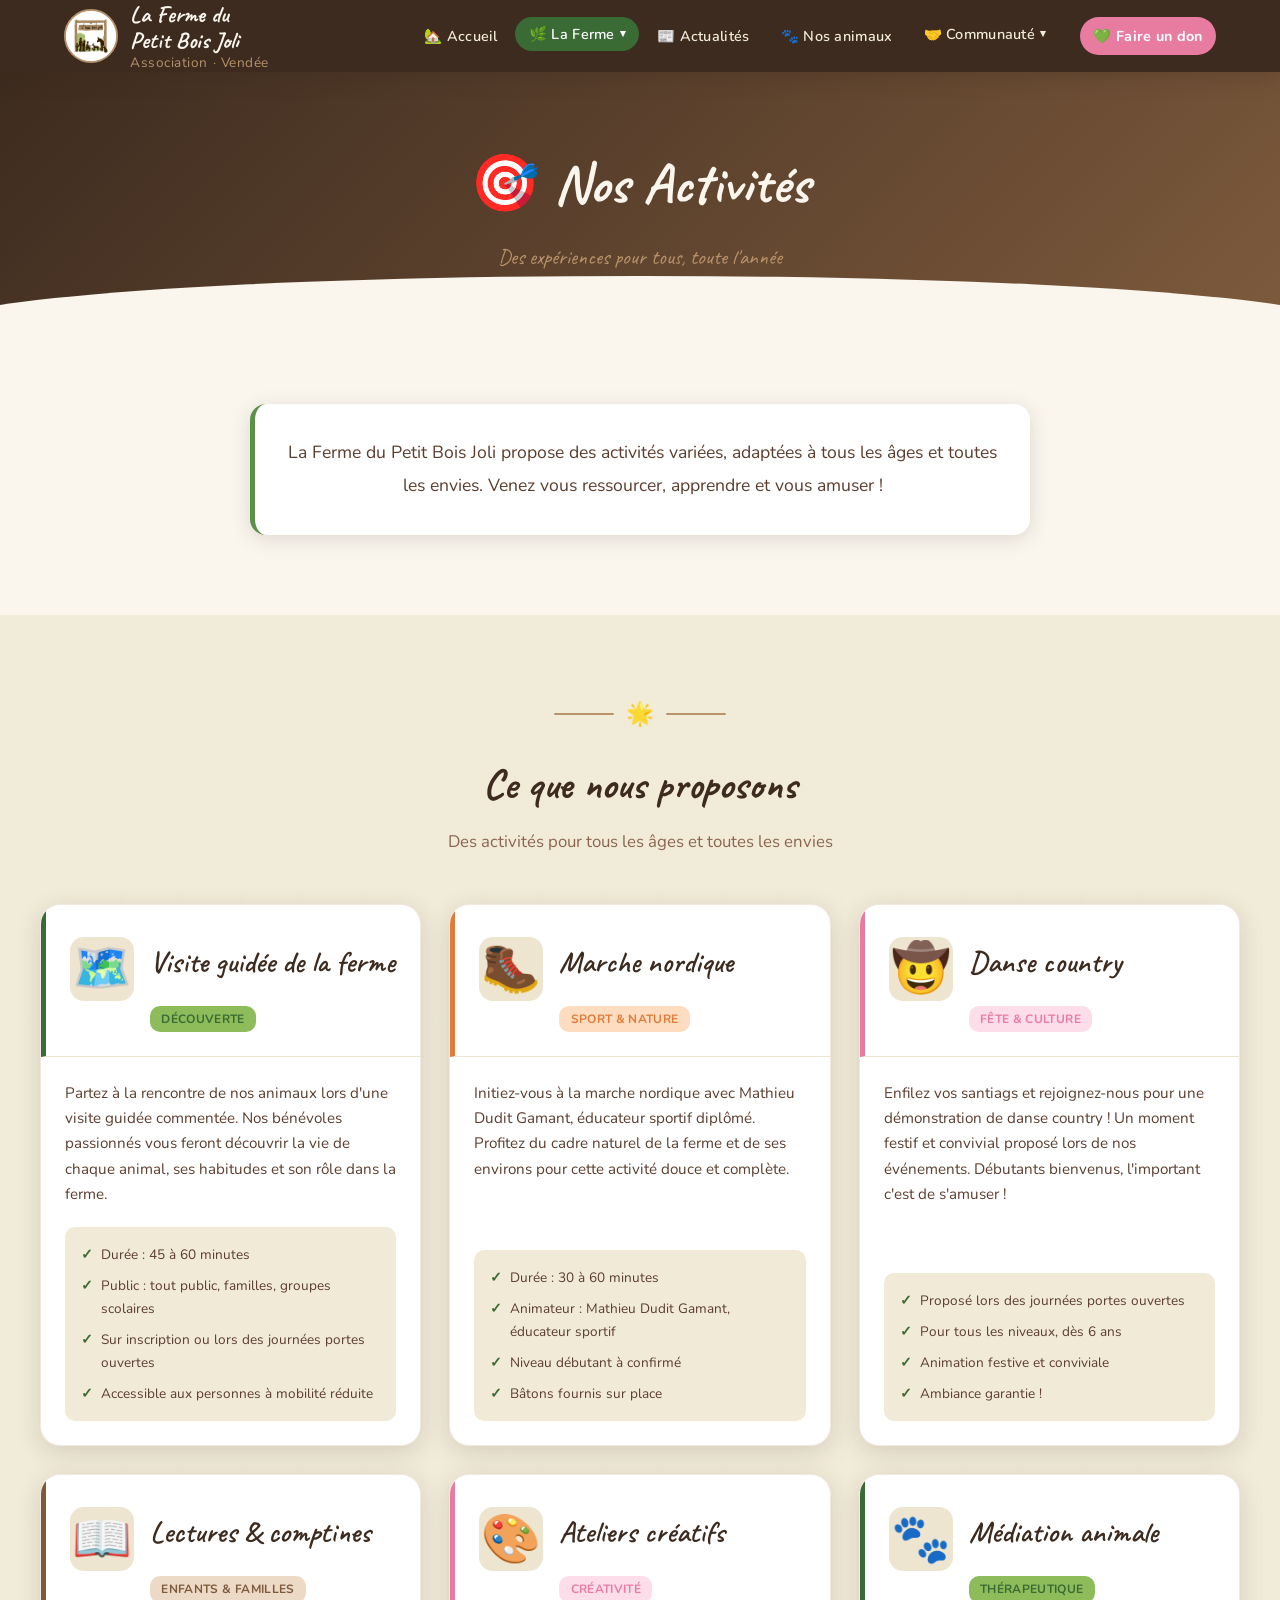
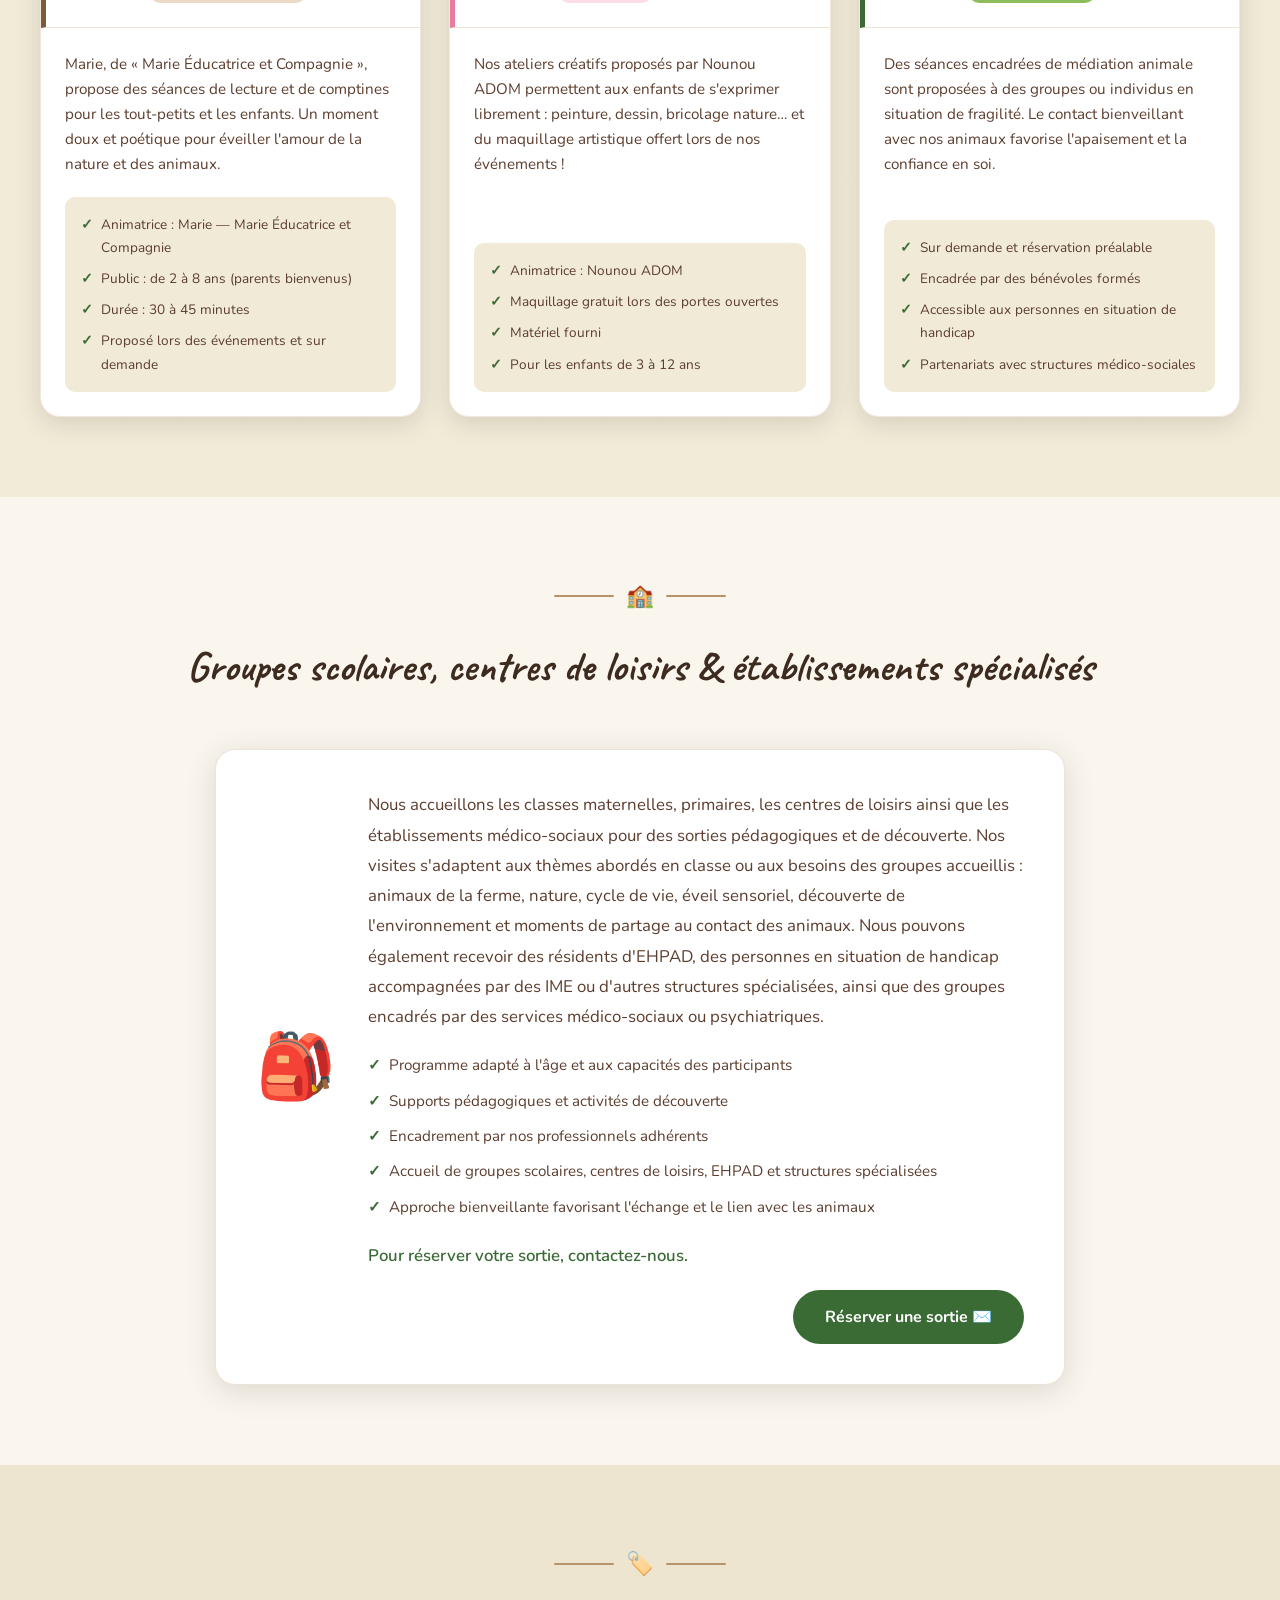
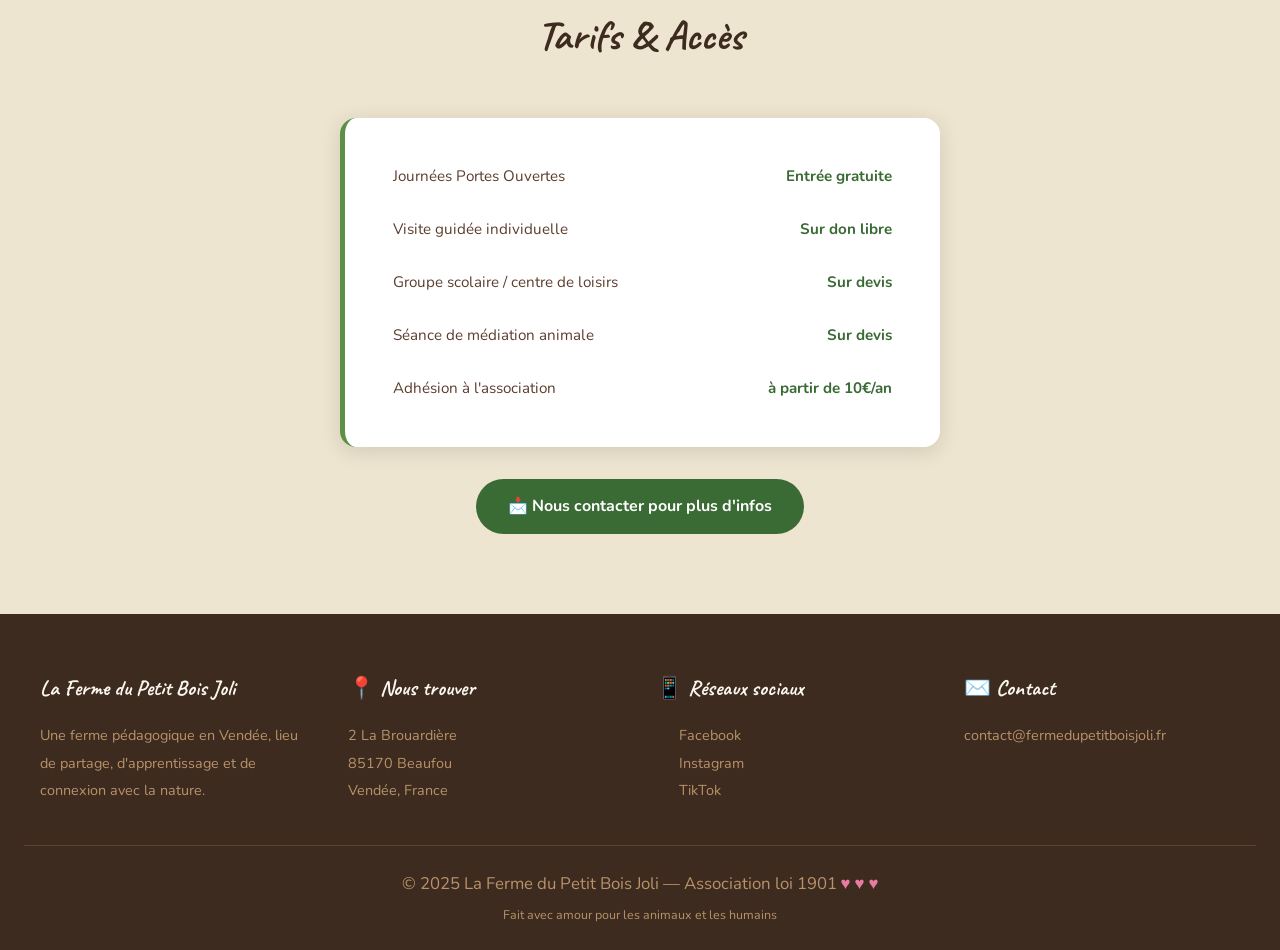
==== activites.html @ 507bca91 "init" ====
<!DOCTYPE html>
<html lang="fr">
<head>
  <meta charset="UTF-8">
  <meta name="viewport" content="width=device-width, initial-scale=1.0">
  <title>Nos Activités — La Ferme du Petit Bois Joli</title>
    <link rel="icon" type="image/jpeg" href="assets/logo/logo.jpg">
  <meta name="description" content="Toutes les activités proposées par la Ferme du Petit Bois Joli : visites guidées, marche nordique, ateliers créatifs, médiation animale.">
  <link rel="stylesheet" href="style/main.css">
  <style>
    .activite-card {
      background: white;
      border-radius: 20px;
      overflow: hidden;
      box-shadow: 0 6px 25px var(--shadow);
      transition: transform 0.25s, box-shadow 0.25s;
      border: 1px solid rgba(184,146,106,0.2);
      display: flex;
      flex-direction: column;
    }
    .activite-card:hover {
      transform: translateY(-6px);
      box-shadow: 0 16px 50px var(--shadow-strong);
    }
    .activite-header {
      padding: 2rem 1.5rem 1.5rem;
      display: flex;
      align-items: flex-start;
      gap: 1rem;
      border-bottom: 1px solid var(--bg-section);
    }
    .activite-emoji {
      font-size: 3rem;
      flex-shrink: 0;
      width: 64px;
      height: 64px;
      background: var(--bg-section);
      border-radius: 14px;
      display: flex;
      align-items: center;
      justify-content: center;
    }
    .activite-header h3 { margin-bottom: 0.3rem; }
    .activite-body {
      padding: 1.5rem;
      flex: 1;
      display: flex;
      flex-direction: column;
    }
    .activite-body p {
      font-size: 0.95rem;
      line-height: 1.65;
      margin-bottom: 1.25rem;
      flex: 1;
    }
    .activite-details {
      list-style: none;
      background: var(--bg-light);
      border-radius: 10px;
      padding: 0.75rem 1rem;
    }
    .activite-details li {
      font-size: 0.85rem;
      color: var(--text-medium);
      padding: 0.25rem 0;
      display: flex;
      gap: 0.5rem;
    }
    .activite-details li::before { content: '✓'; color: var(--green-dark); font-weight: 700; }

    .tarifs-table {
      width: 100%;
      border-collapse: collapse;
      max-width: 550px;
      margin: 0 auto;
    }
    .tarifs-table tr {
      border-bottom: 1px solid var(--bg-section);
    }
    .tarifs-table td {
      padding: 0.85rem 1rem;
      color: var(--text-medium);
      font-size: 0.95rem;
    }
    .tarifs-table td:last-child {
      text-align: right;
      font-weight: 700;
      color: var(--green-dark);
    }
    .tarifs-table tr:last-child { border-bottom: none; }
  </style>
</head>
<body>

<div id="site-header"></div>

<!-- ══ PAGE HERO ══ -->
<div class="page-hero">
  <h1>🎯 Nos Activités</h1>
  <p class="subtitle-page" id="subtitle-page"></p>
</div>

<!-- ══ INTRO ══ -->
<section>
  <div class="section-inner">
    <div class="highlight-box fade-up" style="max-width:780px;margin:0 auto;text-align:center;">
      <p id="intro-texte" style="font-size:1.1rem;line-height:1.9;"></p>
    </div>
  </div>
</section>

<!-- ══ ACTIVITÉS ══ -->
<section class="bg-wood">
  <div class="section-inner">
    <div class="section-title fade-up">
      <div class="section-divider">
        <div class="line"></div>
        <span class="icon">🌟</span>
        <div class="line"></div>
      </div>
      <h2>Ce que nous proposons</h2>
      <p>Des activités pour tous les âges et toutes les envies</p>
    </div>
    <div class="cards-grid" id="activites-grid" style="grid-template-columns: repeat(auto-fill, minmax(320px, 1fr));"></div>
  </div>
</section>

<!-- ══ SCOLAIRES ══ -->
<section>
  <div class="section-inner">
    <div class="section-title fade-up">
      <div class="section-divider">
        <div class="line"></div>
        <span class="icon">🏫</span>
        <div class="line"></div>
      </div>
      <h2 id="scolaires-titre"></h2>
    </div>
    <div class="location-card fade-up" style="max-width:850px;margin:0 auto;">
      <div style="font-size:4rem;text-align:center;flex-shrink:0;">🎒</div>
      <div class="location-info">
        <p id="scolaires-texte" style="font-size:1.05rem;line-height:1.8;margin-bottom:1rem;"></p>
        <ul id="scolaires-points" style="list-style:none;margin-bottom:1rem;"></ul>
        <p id="scolaires-contact" style="font-weight:600;color:var(--green-dark);"></p>
        <div style="margin-top:1.25rem;direction: rtl;">
          <a href="mailto:contact@fermedupetitboisjoli.fr" class="btn btn-primary">✉️ Réserver une sortie</a>
        </div>
      </div>
    </div>
  </div>
</section>

<!-- ══ TARIFS ══ -->
<section class="bg-alt">
  <div class="section-inner">
    <div class="section-title fade-up">
      <div class="section-divider">
        <div class="line"></div>
        <span class="icon">🏷️</span>
        <div class="line"></div>
      </div>
      <h2 id="tarifs-titre"></h2>
    </div>
    <div class="highlight-box fade-up" style="max-width:600px;margin:0 auto;">
      <table class="tarifs-table" id="tarifs-table"></table>
    </div>
    <div class="text-center fade-up" style="margin-top:2rem;">
      <a href="mailto:contact@fermedupetitboisjoli.fr" class="btn btn-primary">📩 Nous contacter pour plus d'infos</a>
    </div>
  </div>
</section>

<div id="site-footer"></div>

<script src="data/activites.js"></script>
<script src="js/main.js"></script>
<script>
document.addEventListener('DOMContentLoaded', () => {
  const d = activitesData;
  document.getElementById('subtitle-page').textContent = d.intro.sousTitre;
  document.getElementById('intro-texte').textContent   = d.intro.texte;

  const tagColorMap = { green: '', orange: 'orange', pink: 'pink', brown: 'brown' };

  const grid = document.getElementById('activites-grid');
  d.activites.forEach(a => {
    const detailsHtml = a.details.map(d => `<li>${d}</li>`).join('');
    const tagClass = tagColorMap[a.categorieColor] || '';
    grid.innerHTML += `
      <div class="activite-card fade-up">
        <div class="activite-header" style="border-left:5px solid ${a.couleur};">
          <div class="activite-emoji">${a.icone}</div>
          <div>
            <h3>${a.titre}</h3>
            <span class="card-tag ${tagClass}">${a.categorie}</span>
          </div>
        </div>
        <div class="activite-body">
          <p>${a.description}</p>
          <ul class="activite-details">${detailsHtml}</ul>
        </div>
      </div>`;
  });

  // Scolaires
  const sc = d.groupesScolaires;
  document.getElementById('scolaires-titre').textContent  = sc.titre;
  document.getElementById('scolaires-texte').textContent  = sc.texte;
  document.getElementById('scolaires-contact').textContent = sc.contact;
  const pointsEl = document.getElementById('scolaires-points');
  sc.points.forEach(p => {
    pointsEl.innerHTML += `<li style="padding:0.3rem 0;display:flex;gap:0.5rem;color:var(--text-medium);font-size:0.95rem;"><span style="color:var(--green-dark);font-weight:700;">✓</span>${p}</li>`;
  });

  // Tarifs
  document.getElementById('tarifs-titre').textContent = d.tarifs.titre;
  const tableEl = document.getElementById('tarifs-table');
  d.tarifs.items.forEach(t => {
    tableEl.innerHTML += `<tr><td>${t.label}</td><td>${t.prix}</td></tr>`;
  });

  setTimeout(() => {
    const observer = new IntersectionObserver((entries) => {
      entries.forEach(e => { if (e.isIntersecting) { e.target.classList.add('visible'); observer.unobserve(e.target); }});
    }, { threshold: 0.1 });
    document.querySelectorAll('.fade-up:not(.visible)').forEach(el => observer.observe(el));
  }, 100);
});
</script>
</body>
</html>
---- style/main.css ----
/* ========================================
   LA FERME DU PETIT BOIS JOLI — Main CSS
   ======================================== */

@import url('https://fonts.googleapis.com/css2?family=Caveat:wght@400;600;700&family=Nunito:wght@300;400;600;700;800&display=swap');

:root {
  --bg-cream:       #FAF6EE;
  --bg-light:       #F0EAD6;
  --bg-section:     #EDE5D0;
  --brown-dark:     #3D2B1F;
  --brown-medium:   #7D5A3C;
  --brown-light:    #B8926A;
  --green-dark:     #3A6B35;
  --green-medium:   #5A9147;
  --green-light:    #8FBC5A;
  --orange-warm:    #E07B39;
  --pink-accent:    #E87CA0;
  --yellow-soft:    #F5C842;
  --text-dark:      #2A1A0E;
  --text-medium:    #5C3D2E;
  --text-light:     #8B6550;
  --shadow:         rgba(61, 43, 31, 0.15);
  --shadow-strong:  rgba(61, 43, 31, 0.30);
}

* {
  margin: 0;
  padding: 0;
  box-sizing: border-box;
}

html {
  scroll-behavior: smooth;
}

body {
  font-family: 'Nunito', sans-serif;
  background-color: var(--bg-cream);
  color: var(--text-dark);
  line-height: 1.7;
  overflow-x: hidden;
}

/* ── Typography ── */
h1, h2, h3 {
  font-family: 'Caveat', cursive;
  color: var(--brown-dark);
}

h1 { font-size: clamp(2.2rem, 5vw, 3.5rem); font-weight: 700; }
h2 { font-size: clamp(1.8rem, 4vw, 2.6rem); font-weight: 700; }
h3 { font-size: clamp(1.3rem, 3vw, 1.9rem); font-weight: 600; }

p { color: var(--text-medium); font-size: 1.05rem; }

a {
  color: var(--green-dark);
  text-decoration: none;
  transition: color 0.2s;
}
a:hover { color: var(--orange-warm); }

/* ── Header / Nav ── */
header {
  position: sticky;
  top: 0;
  z-index: 1000;
  background: var(--brown-dark);
  box-shadow: 0 3px 20px var(--shadow-strong);
}

.header-inner {
  max-width: 1200px;
  margin: 0 auto;
  padding: 0 1.5rem;
  display: flex;
  align-items: center;
  justify-content: space-between;
  height: 72px;
}

.logo-link {
  display: flex;
  align-items: center;
  gap: 0.75rem;
  text-decoration: none;
}

.logo-link img {
  height: 54px;
  width: 54px;
  object-fit: contain;
  border-radius: 50%;
  border: 2px solid var(--brown-light);
  background: white;
}

.logo-link .site-name {
  font-family: 'Caveat', cursive;
  font-size: 1.45rem;
  font-weight: 700;
  color: var(--bg-cream);
  line-height: 1.15;
}

.logo-link .site-name span {
  display: block;
  font-size: 0.85rem;
  font-family: 'Nunito', sans-serif;
  font-weight: 400;
  color: var(--brown-light);
  letter-spacing: 0.04em;
}

nav {
  display: flex;
  gap: 0.25rem;
}

nav a {
  color: var(--bg-light);
  font-size: 0.9rem;
  font-weight: 600;
  padding: 0.45rem 0.85rem;
  border-radius: 20px;
  transition: background 0.2s, color 0.2s;
  letter-spacing: 0.02em;
  white-space: nowrap;
}

nav a:hover,
nav a.active {
  background: var(--green-dark);
  color: white;
}

/* ── Dropdown ── */
.nav-dropdown {
  position: relative;
}

.nav-drop-btn {
  background: none;
  border: none;
  cursor: pointer;
  color: var(--bg-light);
  font-size: 0.9rem;
  font-weight: 600;
  padding: 0.45rem 0.85rem;
  border-radius: 20px;
  display: flex;
  align-items: center;
  gap: 0.3rem;
  transition: background 0.2s, color 0.2s;
  white-space: nowrap;
  letter-spacing: 0.02em;
  font-family: 'Nunito', sans-serif;
}

.nav-drop-btn:hover,
.nav-drop-btn.active {
  background: var(--green-dark);
  color: white;
}

.drop-arrow {
  font-size: 0.7rem;
  transition: transform 0.2s;
  display: inline-block;
}

.nav-dropdown.open .drop-arrow { transform: rotate(180deg); }

.nav-drop-menu {
  display: none;
  position: absolute;
  top: calc(100% + 8px);
  left: 50%;
  transform: translateX(-50%);
  background: var(--brown-dark);
  border-radius: 14px;
  padding: 0.5rem;
  min-width: 200px;
  box-shadow: 0 8px 30px rgba(0,0,0,0.35);
  z-index: 200;
  border: 1px solid rgba(184,146,106,0.2);
}

.nav-drop-menu::before {
  content: '';
  position: absolute;
  top: -6px; left: 50%; transform: translateX(-50%);
  width: 12px; height: 12px;
  background: var(--brown-dark);
  border-left: 1px solid rgba(184,146,106,0.2);
  border-top: 1px solid rgba(184,146,106,0.2);
  clip-path: polygon(0 100%, 100% 0, 0 0);
  rotate: 45deg;
}

.nav-dropdown.open .nav-drop-menu { display: block; animation: drop-in 0.18s ease; }

@keyframes drop-in {
  from { opacity: 0; transform: translateX(-50%) translateY(-6px); }
  to   { opacity: 1; transform: translateX(-50%) translateY(0); }
}

.nav-drop-menu a {
  display: block;
  padding: 0.55rem 1rem;
  border-radius: 10px;
  color: var(--bg-light);
  font-size: 0.88rem;
  white-space: nowrap;
}

.nav-drop-menu a:hover,
.nav-drop-menu a.active {
  background: var(--green-dark);
  color: white;
}

/* ── CTA don ── */
.nav-cta {
  background: var(--pink-accent) !important;
  color: white !important;
  border-radius: 20px;
  margin-left: 1rem;
  font-weight: 700 !important;
}
.nav-cta:hover {
  background: #d0608a !important;
  color: white !important;
}

.nav-toggle {
  display: none;
  background: none;
  border: none;
  cursor: pointer;
  padding: 0.5rem;
  color: var(--bg-cream);
  font-size: 1.5rem;
}

/* ── Hero ── */
.hero {
  position: relative;
  min-height: 88vh;
  display: flex;
  align-items: center;
  justify-content: center;
  overflow: hidden;
  background: linear-gradient(160deg, #EDE5D0 0%, #D4C9A8 40%, #C5D9A0 100%);
}

.hero-bg-decor {
  position: absolute;
  inset: 0;
  pointer-events: none;
  overflow: hidden;
}

.hero-bg-decor::before {
  content: '';
  position: absolute;
  bottom: 0; left: 0; right: 0;
  height: 180px;
  background: linear-gradient(to top, rgba(90,145,71,0.25), transparent);
}

.hero-bg-decor .grass {
  position: absolute;
  bottom: -5px; left: 0; right: 0;
  height: 90px;
  background: radial-gradient(ellipse 120% 80% at 50% 100%, var(--green-medium) 0%, var(--green-dark) 60%, transparent 100%);
  opacity: 0.35;
  border-radius: 50% 50% 0 0;
}

.hero-content {
  position: relative;
  z-index: 2;
  text-align: center;
  max-width: 800px;
  padding: 3rem 2rem;
}

.hero-logo {
  width: 160px;
  height: 160px;
  object-fit: contain;
  background: white;
  border-radius: 50%;
  border: 6px solid var(--brown-medium);
  box-shadow: 0 8px 40px var(--shadow-strong);
  margin-bottom: 1.5rem;
  animation: float 4s ease-in-out infinite;
}

@keyframes float {
  0%, 100% { transform: translateY(0); }
  50%       { transform: translateY(-8px); }
}

.hero h1 {
  font-size: clamp(2.8rem, 6vw, 4.5rem);
  color: var(--brown-dark);
  text-shadow: 2px 2px 0 rgba(255,255,255,0.5);
  margin-bottom: 0.5rem;
  line-height: 1.1;
}

.hero .subtitle {
  font-family: 'Caveat', cursive;
  font-size: clamp(1.2rem, 3vw, 1.7rem);
  color: var(--green-dark);
  font-weight: 600;
  margin-bottom: 1.2rem;
}

.hero p {
  font-size: 1.1rem;
  color: var(--text-medium);
  max-width: 580px;
  margin: 0 auto 2rem;
  background: rgba(255,255,255,0.55);
  padding: 1rem 1.5rem;
  border-radius: 16px;
  backdrop-filter: blur(4px);
}

.hero-badges {
  display: flex;
  justify-content: center;
  flex-wrap: wrap;
  gap: 0.75rem;
  margin-bottom: 2rem;
}

.badge {
  background: white;
  border: 2px solid var(--green-medium);
  color: var(--green-dark);
  padding: 0.4rem 1rem;
  border-radius: 20px;
  font-size: 0.9rem;
  font-weight: 700;
  display: flex;
  align-items: center;
  gap: 0.4rem;
  box-shadow: 0 2px 8px var(--shadow);
}

.btn {
  display: inline-flex;
  align-items: center;
  gap: 0.5rem;
  padding: 0.85rem 2rem;
  border-radius: 30px;
  font-weight: 700;
  font-size: 1rem;
  cursor: pointer;
  border: none;
  transition: transform 0.2s, box-shadow 0.2s;
  text-decoration: none;
}

.btn:hover {
  transform: translateY(-2px);
  box-shadow: 0 6px 20px var(--shadow-strong);
}

.btn-primary {
  background: var(--green-dark);
  color: white;
}

.btn-secondary {
  background: var(--orange-warm);
  color: white;
}
.btn-secondary:hover{
  color: var(--green-dark) !important;
}

.btn-outline {
  background: transparent;
  color: var(--green-dark);
  border: 2px solid var(--green-dark);
}

.btn-outline:hover {
  background: var(--green-dark);
  color: white;
}

/* ── Sections ── */
section {
  padding: 5rem 1.5rem;
}

.section-inner {
  max-width: 1200px;
  margin: 0 auto;
}

.section-title {
  text-align: center;
  margin-bottom: 3rem;
}

.section-title h2 {
  margin-bottom: 0.5rem;
}

.section-title p {
  font-size: 1.05rem;
  color: var(--text-light);
  max-width: 600px;
  margin: 0 auto;
}

.section-divider {
  display: flex;
  align-items: center;
  justify-content: center;
  gap: 0.75rem;
  margin-bottom: 1rem;
}

.section-divider .line {
  height: 2px;
  width: 60px;
  background: var(--brown-light);
  border-radius: 2px;
}

.section-divider .icon {
  font-size: 1.4rem;
}

/* ── Wood Panel ── */
.wood-panel {
  background:
    linear-gradient(135deg, #C4974A 0%, #B8854A 30%, #A07040 50%, #B8854A 70%, #C4974A 100%);
  border-radius: 12px;
  padding: 0.35rem 1.2rem;
  display: inline-block;
  box-shadow: 0 4px 12px var(--shadow-strong), inset 0 1px 0 rgba(255,255,255,0.2);
  color: var(--brown-dark);
  font-family: 'Caveat', cursive;
  font-weight: 700;
  font-size: 1.05rem;
}

/* ── Cards ── */
.cards-grid {
  display: grid;
  grid-template-columns: repeat(auto-fill, minmax(280px, 1fr));
  gap: 1.75rem;
}

.card {
  background: white;
  border-radius: 16px;
  overflow: hidden;
  box-shadow: 0 4px 20px var(--shadow);
  transition: transform 0.25s, box-shadow 0.25s;
  border: 1px solid rgba(184,146,106,0.2);
}

.card:hover {
  transform: translateY(-5px);
  box-shadow: 0 12px 40px var(--shadow-strong);
}

.card-icon {
  background: linear-gradient(135deg, var(--bg-light), var(--bg-section));
  padding: 2rem;
  text-align: center;
  font-size: 3.5rem;
  border-bottom: 1px solid rgba(184,146,106,0.15);
}

.card-body {
  padding: 1.25rem 1.5rem 1.5rem;
}

.card-body h3 {
  margin-bottom: 0.5rem;
  color: var(--brown-dark);
}

.card-body p {
  font-size: 0.95rem;
  color: var(--text-light);
  line-height: 1.6;
}

.card-tag {
  display: inline-block;
  background: var(--green-light);
  color: var(--green-dark);
  font-size: 0.75rem;
  font-weight: 700;
  padding: 0.2rem 0.7rem;
  border-radius: 10px;
  margin-top: 0.75rem;
  letter-spacing: 0.03em;
  text-transform: uppercase;
}

.card-tag.orange { background: #FDDCBF; color: var(--orange-warm); }
.card-tag.pink   { background: #FDDDE9; color: var(--pink-accent);  }
.card-tag.brown  { background: #ECD9C6; color: var(--brown-medium); }

/* ── Info Banner ── */
.info-banner {
  background: linear-gradient(135deg, var(--green-dark), var(--green-medium));
  color: white;
  padding: 3rem 2rem;
  border-radius: 20px;
  text-align: center;
  box-shadow: 0 8px 30px rgba(58,107,53,0.35);
}

.info-banner h2 {
  color: white;
  margin-bottom: 0.5rem;
}

.info-banner p { color: rgba(255,255,255,0.9); }

/* ── Timeline ── */
.timeline {
  position: relative;
  max-width: 750px;
  margin: 0 auto;
  padding-left: 2rem;
}

.timeline::before {
  content: '';
  position: absolute;
  left: 0.75rem;
  top: 0; bottom: 0;
  width: 3px;
  background: linear-gradient(to bottom, var(--green-medium), var(--brown-light));
  border-radius: 2px;
}

.timeline-item {
  position: relative;
  padding: 0 0 2.5rem 2rem;
}

.timeline-item:last-child { padding-bottom: 0; }

.timeline-dot {
  position: absolute;
  left: -0.65rem;
  top: 0.35rem;
  width: 24px;
  height: 24px;
  border-radius: 50%;
  background: var(--green-dark);
  border: 3px solid white;
  box-shadow: 0 0 0 3px var(--green-medium);
  display: flex;
  align-items: center;
  justify-content: center;
  font-size: 0.7rem;
}

.timeline-year {
  font-family: 'Caveat', cursive;
  font-size: 1.4rem;
  font-weight: 700;
  color: var(--green-dark);
  margin-bottom: 0.25rem;
}

.timeline-content {
  background: white;
  padding: 1.2rem 1.5rem;
  border-radius: 12px;
  box-shadow: 0 3px 15px var(--shadow);
  border-left: 4px solid var(--green-medium);
}

.timeline-content h3 {
  margin-bottom: 0.4rem;
  font-size: 1.3rem;
}

/* ── News ── */
.news-card {
  background: white;
  border-radius: 16px;
  overflow: hidden;
  box-shadow: 0 4px 20px var(--shadow);
  transition: transform 0.25s;
  border: 1px solid rgba(184,146,106,0.2);
}

.news-card:hover { transform: translateY(-4px); }

.news-card img {
  width: 100%;
  height: 220px;
  object-fit: cover;
}

.news-card-body {
  padding: 1.5rem;
}

.news-date {
  font-size: 0.8rem;
  color: var(--text-light);
  font-weight: 600;
  text-transform: uppercase;
  letter-spacing: 0.05em;
  margin-bottom: 0.4rem;
}

.news-card-body h3 { margin-bottom: 0.5rem; }

/* ── Volunteer ── */
.volunteer-card {
  background: white;
  border-radius: 16px;
  padding: 2rem 1.5rem;
  text-align: center;
  box-shadow: 0 4px 20px var(--shadow);
  transition: transform 0.25s;
  border: 1px solid rgba(184,146,106,0.2);
}

.volunteer-card:hover { transform: translateY(-4px); }

.volunteer-avatar {
  width: 90px;
  height: 90px;
  border-radius: 50%;
  background: linear-gradient(135deg, var(--bg-light), var(--bg-section));
  display: flex;
  align-items: center;
  justify-content: center;
  font-size: 2.5rem;
  margin: 0 auto 1rem;
  border: 3px solid var(--brown-light);
  box-shadow: 0 4px 12px var(--shadow);
}

.volunteer-card h3 { margin-bottom: 0.25rem; }

.volunteer-role {
  font-size: 0.85rem;
  font-weight: 700;
  color: var(--green-dark);
  text-transform: uppercase;
  letter-spacing: 0.05em;
  margin-bottom: 0.75rem;
}

/* ── Section alternating bg ── */
.bg-alt  { background: var(--bg-section); }
.bg-wood {
  background:
    linear-gradient(rgba(240,234,214,0.92), rgba(240,234,214,0.92)),
    repeating-linear-gradient(
      90deg,
      rgba(184,146,106,0.08) 0px,
      rgba(184,146,106,0.08) 2px,
      transparent 2px,
      transparent 60px
    );
}

/* ── Location card ── */
.location-card {
  background: white;
  border-radius: 20px;
  padding: 2.5rem;
  box-shadow: 0 6px 30px var(--shadow);
  display: flex;
  flex-wrap: wrap;
  gap: 2rem;
  align-items: center;
  border: 1px solid rgba(184,146,106,0.25);
}

.location-info { flex: 1; min-width: 250px; }
.location-info h3 { margin-bottom: 1rem; }

.location-detail {
  display: flex;
  align-items: center;
  justify-content: center;
  gap: 0.75rem;
  margin-bottom: 0.75rem;
  color: var(--text-medium);
}

.location-detail .icon { font-size: 1.25rem; flex-shrink: 0; }

/* ── Footer ── */
footer {
  background: var(--brown-dark);
  color: var(--bg-light);
  padding: 3.5rem 1.5rem 1.5rem;
}

.footer-inner {
  max-width: 1200px;
  margin: 0 auto;
  display: grid;
  grid-template-columns: repeat(auto-fit, minmax(220px, 1fr));
  gap: 2rem;
  margin-bottom: 2.5rem;
}

.footer-col h4 {
  font-family: 'Caveat', cursive;
  font-size: 1.35rem;
  color: var(--bg-cream);
  margin-bottom: 1rem;
}

.footer-col p,
.footer-col a {
  font-size: 0.9rem;
  color: var(--brown-light);
  line-height: 1.9;
  display: block;
}

.footer-col a:hover { color: var(--bg-cream); }

.footer-col .logo-footer {
  width: 70px;
  height: 70px;
  object-fit: contain;
  background: white;
  border-radius: 50%;
  border: 2px solid var(--brown-light);
  margin-bottom: 1rem;
}

.footer-bottom {
  border-top: 1px solid rgba(184,146,106,0.25);
  padding-top: 1.5rem;
  text-align: center;
  font-size: 0.85rem;
  color: var(--brown-light);
}

.footer-bottom p
{
    color: var(--brown-light);
}

.footer-hearts {
  color: var(--pink-accent);
}

/* ── Page Hero (inner pages) ── */
.page-hero {
  background: linear-gradient(135deg, var(--brown-dark) 0%, var(--brown-medium) 100%);
  padding: 4rem 2rem 3rem;
  text-align: center;
  position: relative;
  overflow: hidden;
}

.page-hero::before {
  content: '';
  position: absolute;
  bottom: -2px; left: 0; right: 0;
  height: 50px;
  background: var(--bg-cream);
  clip-path: ellipse(55% 100% at 50% 100%);
}

.page-hero h1 { color: var(--bg-cream); }
.page-hero .subtitle-page {
  color: var(--brown-light);
  font-family: 'Caveat', cursive;
  font-size: 1.35rem;
  margin-top: 0.5rem;
}

/* ── Responsive ── */
@media (max-width: 768px) {
  nav { display: none; position: absolute; top: 72px; left: 0; right: 0;
        background: var(--brown-dark); flex-direction: column;
        padding: 1rem; gap: 0.25rem; box-shadow: 0 8px 20px var(--shadow-strong); }
  nav.open { display: flex; }
  .nav-toggle { display: block; }
  .hero { min-height: auto; padding: 4rem 1rem 5rem; }
  .location-card { flex-direction: column; }
  .cards-grid { grid-template-columns: 1fr; }

  /* Dropdowns flat in mobile */
  .nav-dropdown { width: 100%; }
  .nav-drop-btn { width: 100%; justify-content: space-between; }
  .nav-drop-menu {
    position: static;
    transform: none;
    box-shadow: none;
    background: rgba(255,255,255,0.06);
    border-radius: 10px;
    margin-top: 0.25rem;
    padding: 0.25rem 0.5rem;
    min-width: unset;
    border: none;
  }
  .nav-drop-menu::before { display: none; }
  .nav-dropdown.open .nav-drop-menu { animation: none; }
  .nav-drop-menu a { padding: 0.5rem 0.75rem; }
}

@media (max-width: 480px) {
  .logo-link .site-name { font-size: 1.1rem; }
}

/* ── Animations ── */
.fade-up {
  opacity: 0;
  transform: translateY(24px);
  transition: opacity 0.6s ease, transform 0.6s ease;
}
.fade-up.visible {
  opacity: 1;
  transform: translateY(0);
}

/* ── Utilities ── */
.text-center { text-align: center; }
.mt-1 { margin-top: 0.5rem; }
.mt-2 { margin-top: 1rem; }
.mt-3 { margin-top: 1.5rem; }
.mb-2 { margin-bottom: 1rem; }
.gap-center { display: flex; justify-content: center; gap: 1rem; flex-wrap: wrap; }
.tag-green { color: var(--green-dark); font-weight: 700; }
.tag-orange { color: var(--orange-warm); font-weight: 700; }
.highlight-box {
  background: white;
  border-radius: 16px;
  padding: 2rem;
  box-shadow: 0 4px 20px var(--shadow);
  border-left: 5px solid var(--green-medium);
  margin: 2rem 0;
}
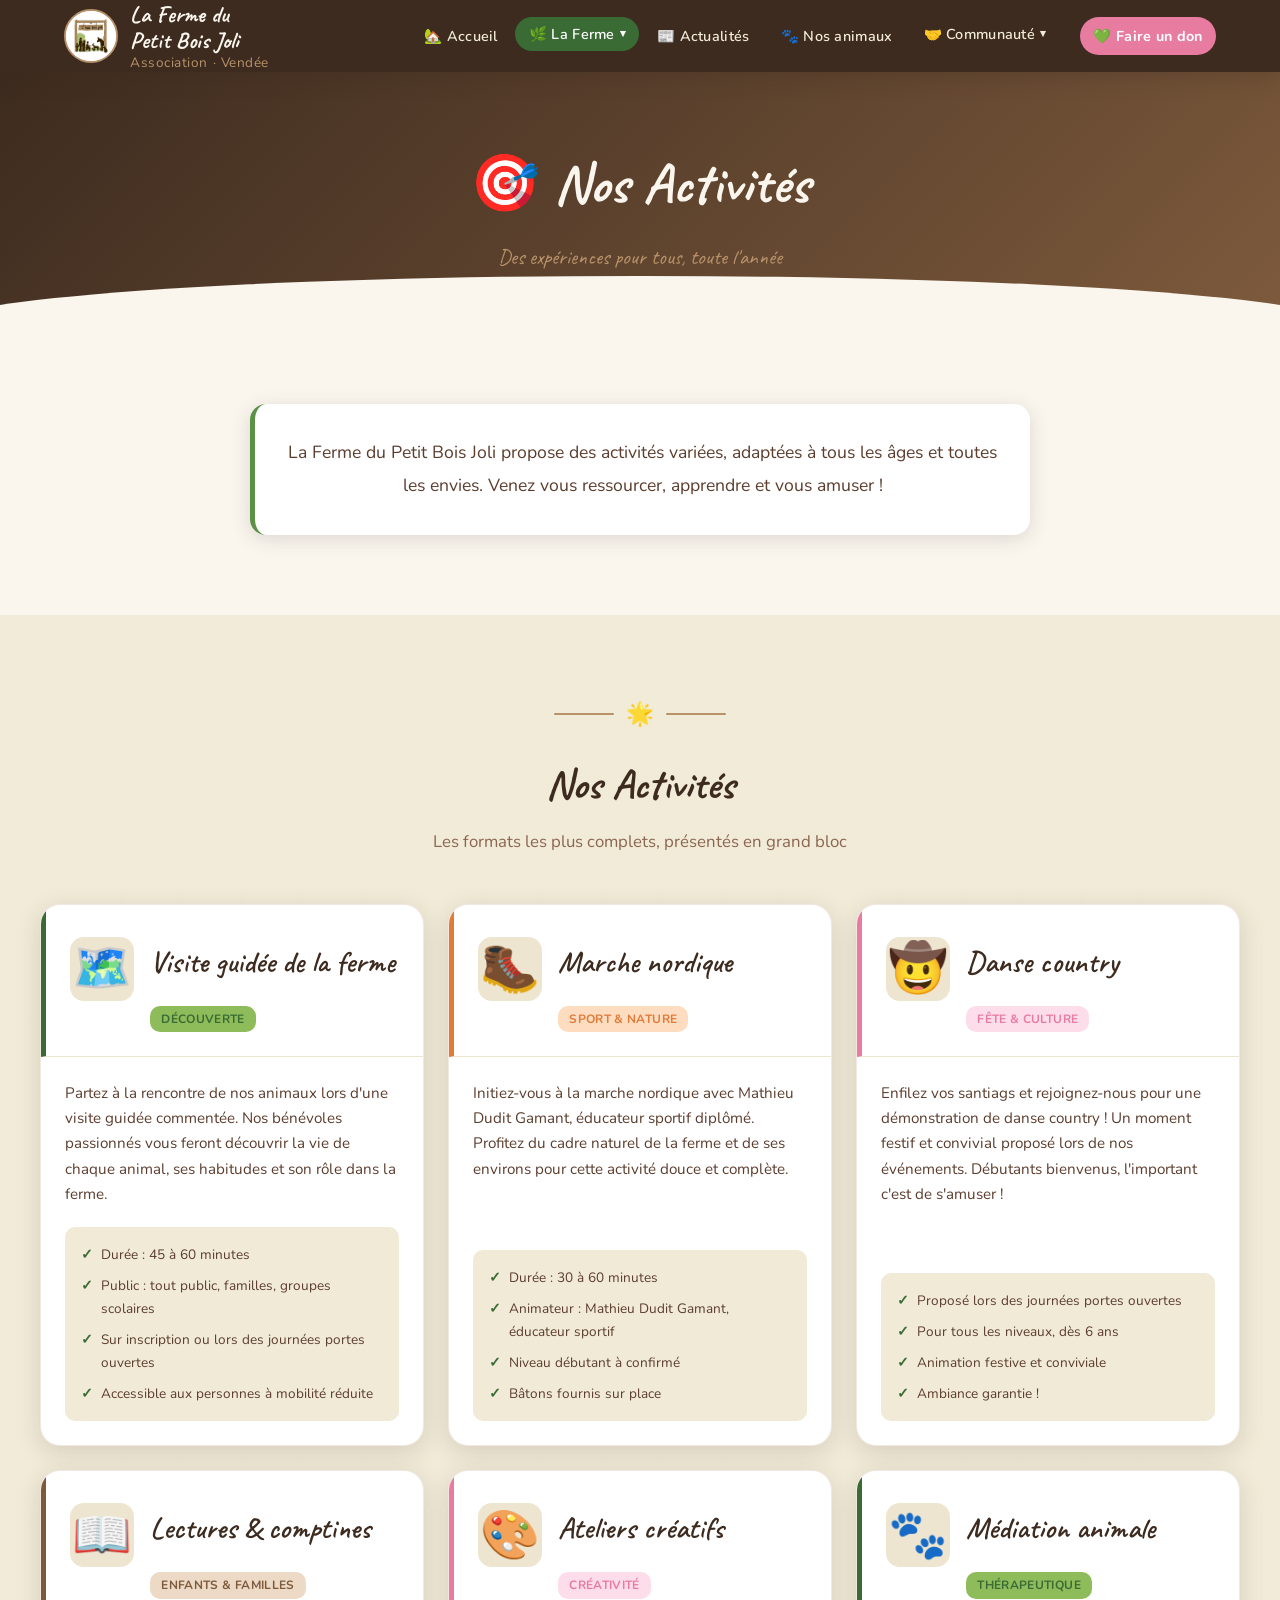
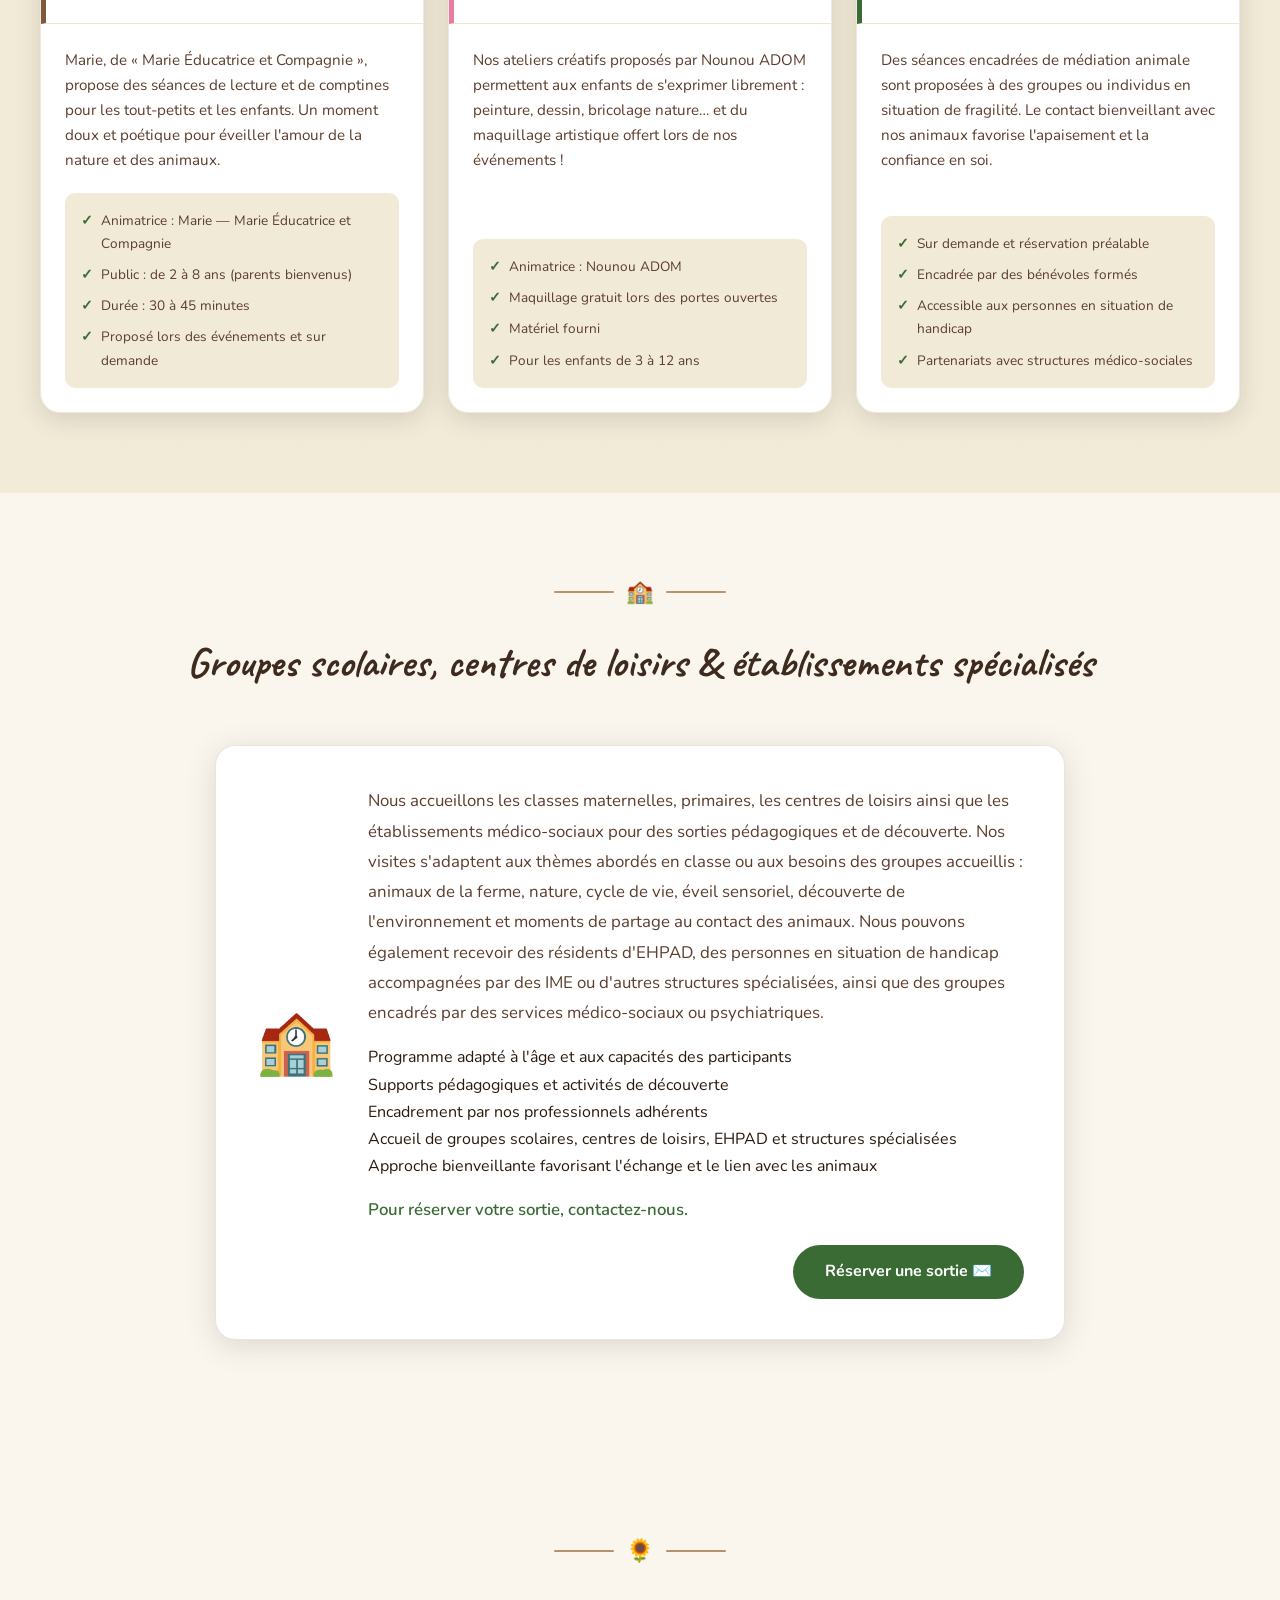
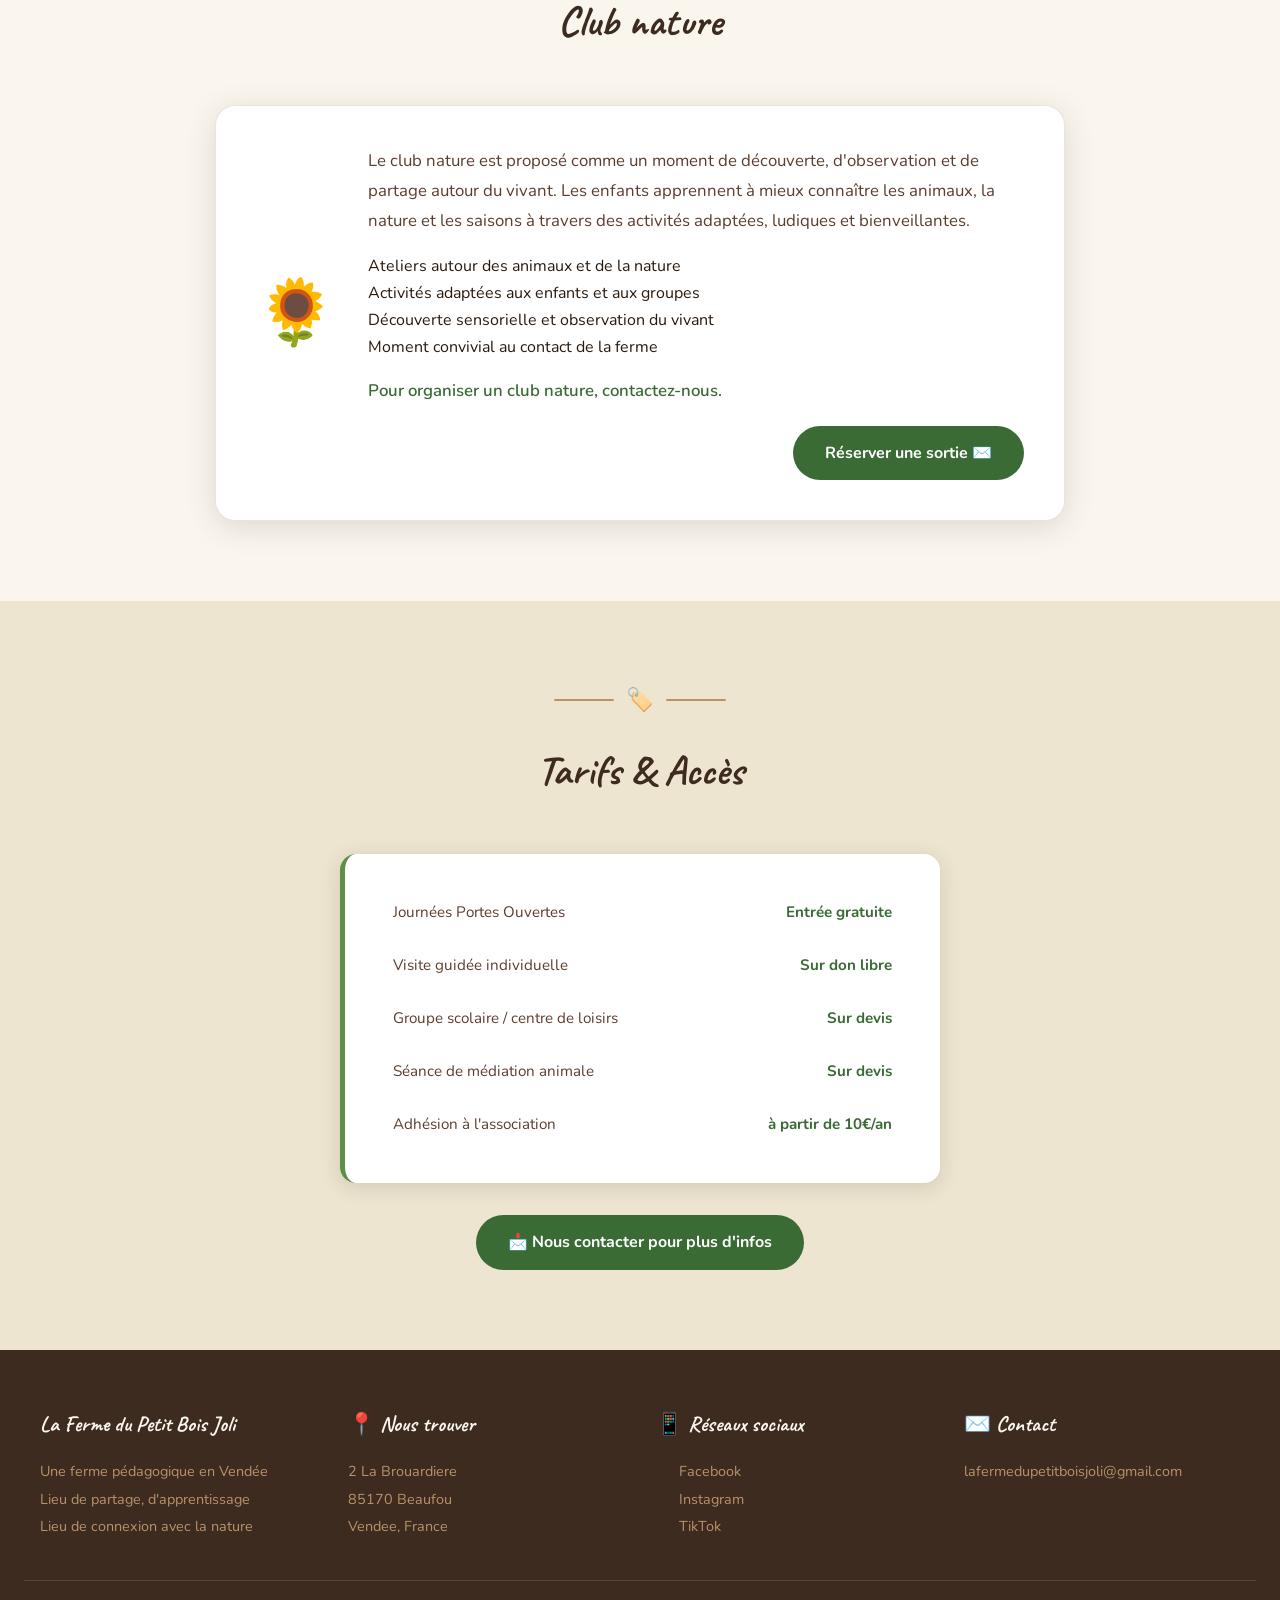
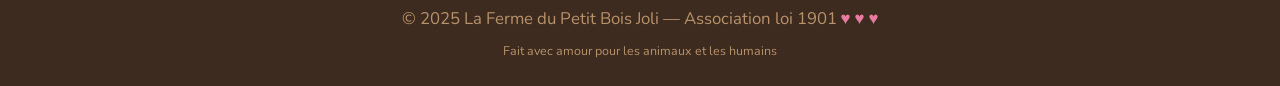
==== commit 83fa11b1: "Update files and generate partenariats" ====
--- a/activites.html
+++ b/activites.html
@@ -7,88 +7,7 @@
     <link rel="icon" type="image/jpeg" href="assets/logo/logo.jpg">
   <meta name="description" content="Toutes les activités proposées par la Ferme du Petit Bois Joli : visites guidées, marche nordique, ateliers créatifs, médiation animale.">
   <link rel="stylesheet" href="style/main.css">
-  <style>
-    .activite-card {
-      background: white;
-      border-radius: 20px;
-      overflow: hidden;
-      box-shadow: 0 6px 25px var(--shadow);
-      transition: transform 0.25s, box-shadow 0.25s;
-      border: 1px solid rgba(184,146,106,0.2);
-      display: flex;
-      flex-direction: column;
-    }
-    .activite-card:hover {
-      transform: translateY(-6px);
-      box-shadow: 0 16px 50px var(--shadow-strong);
-    }
-    .activite-header {
-      padding: 2rem 1.5rem 1.5rem;
-      display: flex;
-      align-items: flex-start;
-      gap: 1rem;
-      border-bottom: 1px solid var(--bg-section);
-    }
-    .activite-emoji {
-      font-size: 3rem;
-      flex-shrink: 0;
-      width: 64px;
-      height: 64px;
-      background: var(--bg-section);
-      border-radius: 14px;
-      display: flex;
-      align-items: center;
-      justify-content: center;
-    }
-    .activite-header h3 { margin-bottom: 0.3rem; }
-    .activite-body {
-      padding: 1.5rem;
-      flex: 1;
-      display: flex;
-      flex-direction: column;
-    }
-    .activite-body p {
-      font-size: 0.95rem;
-      line-height: 1.65;
-      margin-bottom: 1.25rem;
-      flex: 1;
-    }
-    .activite-details {
-      list-style: none;
-      background: var(--bg-light);
-      border-radius: 10px;
-      padding: 0.75rem 1rem;
-    }
-    .activite-details li {
-      font-size: 0.85rem;
-      color: var(--text-medium);
-      padding: 0.25rem 0;
-      display: flex;
-      gap: 0.5rem;
-    }
-    .activite-details li::before { content: '✓'; color: var(--green-dark); font-weight: 700; }
-
-    .tarifs-table {
-      width: 100%;
-      border-collapse: collapse;
-      max-width: 550px;
-      margin: 0 auto;
-    }
-    .tarifs-table tr {
-      border-bottom: 1px solid var(--bg-section);
-    }
-    .tarifs-table td {
-      padding: 0.85rem 1rem;
-      color: var(--text-medium);
-      font-size: 0.95rem;
-    }
-    .tarifs-table td:last-child {
-      text-align: right;
-      font-weight: 700;
-      color: var(--green-dark);
-    }
-    .tarifs-table tr:last-child { border-bottom: none; }
-  </style>
+  <link rel="stylesheet" href="style/activites.css">
 </head>
 <body>
 
@@ -109,7 +28,7 @@
   </div>
 </section>
 
-<!-- ══ ACTIVITÉS ══ -->
+<!-- ══ ACTIVITÉS MAJEURES ══ -->
 <section class="bg-wood">
   <div class="section-inner">
     <div class="section-title fade-up">
@@ -118,37 +37,15 @@
         <span class="icon">🌟</span>
         <div class="line"></div>
       </div>
-      <h2>Ce que nous proposons</h2>
-      <p>Des activités pour tous les âges et toutes les envies</p>
+      <h2>Nos Activités</h2>
+      <p>Les formats les plus complets, présentés en grand bloc</p>
     </div>
-    <div class="cards-grid" id="activites-grid" style="grid-template-columns: repeat(auto-fill, minmax(320px, 1fr));"></div>
+    <div class="activites-majeures" id="activites-majeures"></div>
   </div>
 </section>
 
-<!-- ══ SCOLAIRES ══ -->
-<section>
-  <div class="section-inner">
-    <div class="section-title fade-up">
-      <div class="section-divider">
-        <div class="line"></div>
-        <span class="icon">🏫</span>
-        <div class="line"></div>
-      </div>
-      <h2 id="scolaires-titre"></h2>
-    </div>
-    <div class="location-card fade-up" style="max-width:850px;margin:0 auto;">
-      <div style="font-size:4rem;text-align:center;flex-shrink:0;">🎒</div>
-      <div class="location-info">
-        <p id="scolaires-texte" style="font-size:1.05rem;line-height:1.8;margin-bottom:1rem;"></p>
-        <ul id="scolaires-points" style="list-style:none;margin-bottom:1rem;"></ul>
-        <p id="scolaires-contact" style="font-weight:600;color:var(--green-dark);"></p>
-        <div style="margin-top:1.25rem;direction: rtl;">
-          <a href="mailto:contact@fermedupetitboisjoli.fr" class="btn btn-primary">✉️ Réserver une sortie</a>
-        </div>
-      </div>
-    </div>
-  </div>
-</section>
+<!-- ══ AUTRES ACTIVITÉS ══ -->
+<div class="activites-secondaires" id="activites-secondaires"></div>
 
 <!-- ══ TARIFS ══ -->
 <section class="bg-alt">
@@ -172,60 +69,9 @@
 
 <div id="site-footer"></div>
 
+<script src="data/contact.js"></script>
 <script src="data/activites.js"></script>
+<script src="js/activites.js"></script>
 <script src="js/main.js"></script>
-<script>
-document.addEventListener('DOMContentLoaded', () => {
-  const d = activitesData;
-  document.getElementById('subtitle-page').textContent = d.intro.sousTitre;
-  document.getElementById('intro-texte').textContent   = d.intro.texte;
-
-  const tagColorMap = { green: '', orange: 'orange', pink: 'pink', brown: 'brown' };
-
-  const grid = document.getElementById('activites-grid');
-  d.activites.forEach(a => {
-    const detailsHtml = a.details.map(d => `<li>${d}</li>`).join('');
-    const tagClass = tagColorMap[a.categorieColor] || '';
-    grid.innerHTML += `
-      <div class="activite-card fade-up">
-        <div class="activite-header" style="border-left:5px solid ${a.couleur};">
-          <div class="activite-emoji">${a.icone}</div>
-          <div>
-            <h3>${a.titre}</h3>
-            <span class="card-tag ${tagClass}">${a.categorie}</span>
-          </div>
-        </div>
-        <div class="activite-body">
-          <p>${a.description}</p>
-          <ul class="activite-details">${detailsHtml}</ul>
-        </div>
-      </div>`;
-  });
-
-  // Scolaires
-  const sc = d.groupesScolaires;
-  document.getElementById('scolaires-titre').textContent  = sc.titre;
-  document.getElementById('scolaires-texte').textContent  = sc.texte;
-  document.getElementById('scolaires-contact').textContent = sc.contact;
-  const pointsEl = document.getElementById('scolaires-points');
-  sc.points.forEach(p => {
-    pointsEl.innerHTML += `<li style="padding:0.3rem 0;display:flex;gap:0.5rem;color:var(--text-medium);font-size:0.95rem;"><span style="color:var(--green-dark);font-weight:700;">✓</span>${p}</li>`;
-  });
-
-  // Tarifs
-  document.getElementById('tarifs-titre').textContent = d.tarifs.titre;
-  const tableEl = document.getElementById('tarifs-table');
-  d.tarifs.items.forEach(t => {
-    tableEl.innerHTML += `<tr><td>${t.label}</td><td>${t.prix}</td></tr>`;
-  });
-
-  setTimeout(() => {
-    const observer = new IntersectionObserver((entries) => {
-      entries.forEach(e => { if (e.isIntersecting) { e.target.classList.add('visible'); observer.unobserve(e.target); }});
-    }, { threshold: 0.1 });
-    document.querySelectorAll('.fade-up:not(.visible)').forEach(el => observer.observe(el));
-  }, 100);
-});
-</script>
 </body>
 </html>
--- a/style/main.css
+++ b/style/main.css
@@ -696,6 +696,57 @@
 .location-info { flex: 1; min-width: 250px; }
 .location-info h3 { margin-bottom: 1rem; }
 
+.location-info-center {
+  text-align: center;
+  align-items: center;
+}
+
+.social-links-inline {
+  display: flex;
+  flex-direction: column;
+  gap: 0.3rem;
+}
+
+.social-link-inline {
+  display: flex;
+  align-items: center;
+  gap: 0.4rem;
+}
+
+.location-cta-row {
+  margin-top: 1.5rem;
+}
+
+.location-map-panel {
+  flex: 1;
+  min-width: 250px;
+  background: var(--bg-section);
+  border-radius: 12px;
+  padding: 2rem;
+  text-align: center;
+}
+
+.location-map-icon {
+  font-size: 4rem;
+  margin-bottom: 1rem;
+}
+
+.location-map {
+  width: 100%;
+  height: 250px;
+  border: 0;
+}
+
+.location-map-text {
+  font-size: 0.95rem;
+}
+
+.location-map-note {
+  font-size: 0.9rem;
+  color: var(--text-light);
+  margin-top: 0.5rem;
+}
+
 .location-detail {
   display: flex;
   align-items: center;
@@ -706,6 +757,47 @@
 }
 
 .location-detail .icon { font-size: 1.25rem; flex-shrink: 0; }
+
+/* ── Home banner ── */
+.home-banner {
+  padding: 0;
+  position: relative;
+  overflow: hidden;
+  height: clamp(260px, 38vw, 460px);
+}
+
+.home-banner-image {
+  position: absolute;
+  inset: 0;
+  width: 100%;
+  height: 100%;
+  object-fit: cover;
+  object-position: center top;
+}
+
+.home-banner-overlay {
+  position: absolute;
+  inset: 0;
+  background: rgba(61, 43, 31, 0.5);
+  display: flex;
+  align-items: center;
+  justify-content: center;
+  flex-direction: column;
+  gap: 1rem;
+  padding: 2rem;
+  text-align: center;
+}
+
+.home-banner-title {
+  color: white;
+  font-size: clamp(2rem, 5vw, 3rem);
+}
+
+.home-banner-text {
+  color: rgba(255, 255, 255, 0.9);
+  font-size: 1.1rem;
+  max-width: 500px;
+}
 
 /* ── Footer ── */
 footer {
--- a/style/activites.css
+++ b/style/activites.css
@@ -0,0 +1,166 @@
+.activite-card {
+  background: white;
+  border-radius: 20px;
+  overflow: hidden;
+  box-shadow: 0 6px 25px var(--shadow);
+  transition: transform 0.25s, box-shadow 0.25s;
+  border: 1px solid rgba(184,146,106,0.2);
+  display: flex;
+  flex-direction: column;
+}
+
+.activite-card:hover {
+  transform: translateY(-6px);
+  box-shadow: 0 16px 50px var(--shadow-strong);
+}
+
+.activite-header {
+  padding: 2rem 1.5rem 1.5rem;
+  display: flex;
+  align-items: flex-start;
+  gap: 1rem;
+  border-bottom: 1px solid var(--bg-section);
+}
+
+.activite-emoji {
+  font-size: 3rem;
+  flex-shrink: 0;
+  width: 64px;
+  height: 64px;
+  background: var(--bg-section);
+  border-radius: 14px;
+  display: flex;
+  align-items: center;
+  justify-content: center;
+}
+
+.activite-header h3 {
+  margin-bottom: 0.3rem;
+}
+
+.activite-body {
+  padding: 1.5rem;
+  flex: 1;
+  display: flex;
+  flex-direction: column;
+}
+
+.activite-body p {
+  font-size: 0.95rem;
+  line-height: 1.65;
+  margin-bottom: 1.25rem;
+  flex: 1;
+}
+
+.activite-details {
+  list-style: none;
+  background: var(--bg-light);
+  border-radius: 10px;
+  padding: 0.75rem 1rem;
+}
+
+.activite-details li {
+  font-size: 0.85rem;
+  color: var(--text-medium);
+  padding: 0.25rem 0;
+  display: flex;
+  gap: 0.5rem;
+}
+
+.activite-details li::before {
+  content: '✓';
+  color: var(--green-dark);
+  font-weight: 700;
+}
+
+.activites-majeures {
+  display: grid;
+  grid-template-columns: repeat(3, minmax(0, 1fr));
+  gap: 1.5rem;
+  align-items: stretch;
+}
+
+.activites-majeures .activite-card {
+  height: 100%;
+}
+
+.activites-secondaires {
+  display: flex;
+  flex-direction: column;
+  gap: 2rem;
+}
+
+.tarifs-table {
+  width: 100%;
+  border-collapse: collapse;
+  max-width: 550px;
+  margin: 0 auto;
+}
+
+.tarifs-table tr {
+  border-bottom: 1px solid var(--bg-section);
+}
+
+.tarifs-table td {
+  padding: 0.85rem 1rem;
+  color: var(--text-medium);
+  font-size: 0.95rem;
+}
+
+.tarifs-table td:last-child {
+  text-align: right;
+  font-weight: 700;
+  color: var(--green-dark);
+}
+
+.club-nature-card {
+  display: flex;
+  align-items: center;
+  gap: 1.5rem;
+  text-align: left;
+}
+
+.club-nature-visual {
+  flex: 0 0 220px;
+  display: flex;
+  justify-content: center;
+  align-items: center;
+}
+
+.club-nature-visual img {
+  width: 100%;
+  max-width: 220px;
+  border-radius: 18px;
+  box-shadow: 0 8px 24px var(--shadow);
+  object-fit: cover;
+}
+
+@media (max-width: 768px) {
+  .activites-majeures {
+    grid-template-columns: repeat(2, minmax(0, 1fr));
+  }
+
+  .club-nature-card {
+    flex-direction: column;
+    text-align: center;
+  }
+
+  .club-nature-visual {
+    flex-basis: auto;
+    width: 100%;
+  }
+
+  .club-nature-visual img {
+    max-width: 320px;
+  }
+}
+
+@media (max-width: 560px) {
+  .activites-majeures {
+    grid-template-columns: 1fr;
+  }
+}
+
+.tarifs-table tr:last-child {
+  border-bottom: none;
+}
